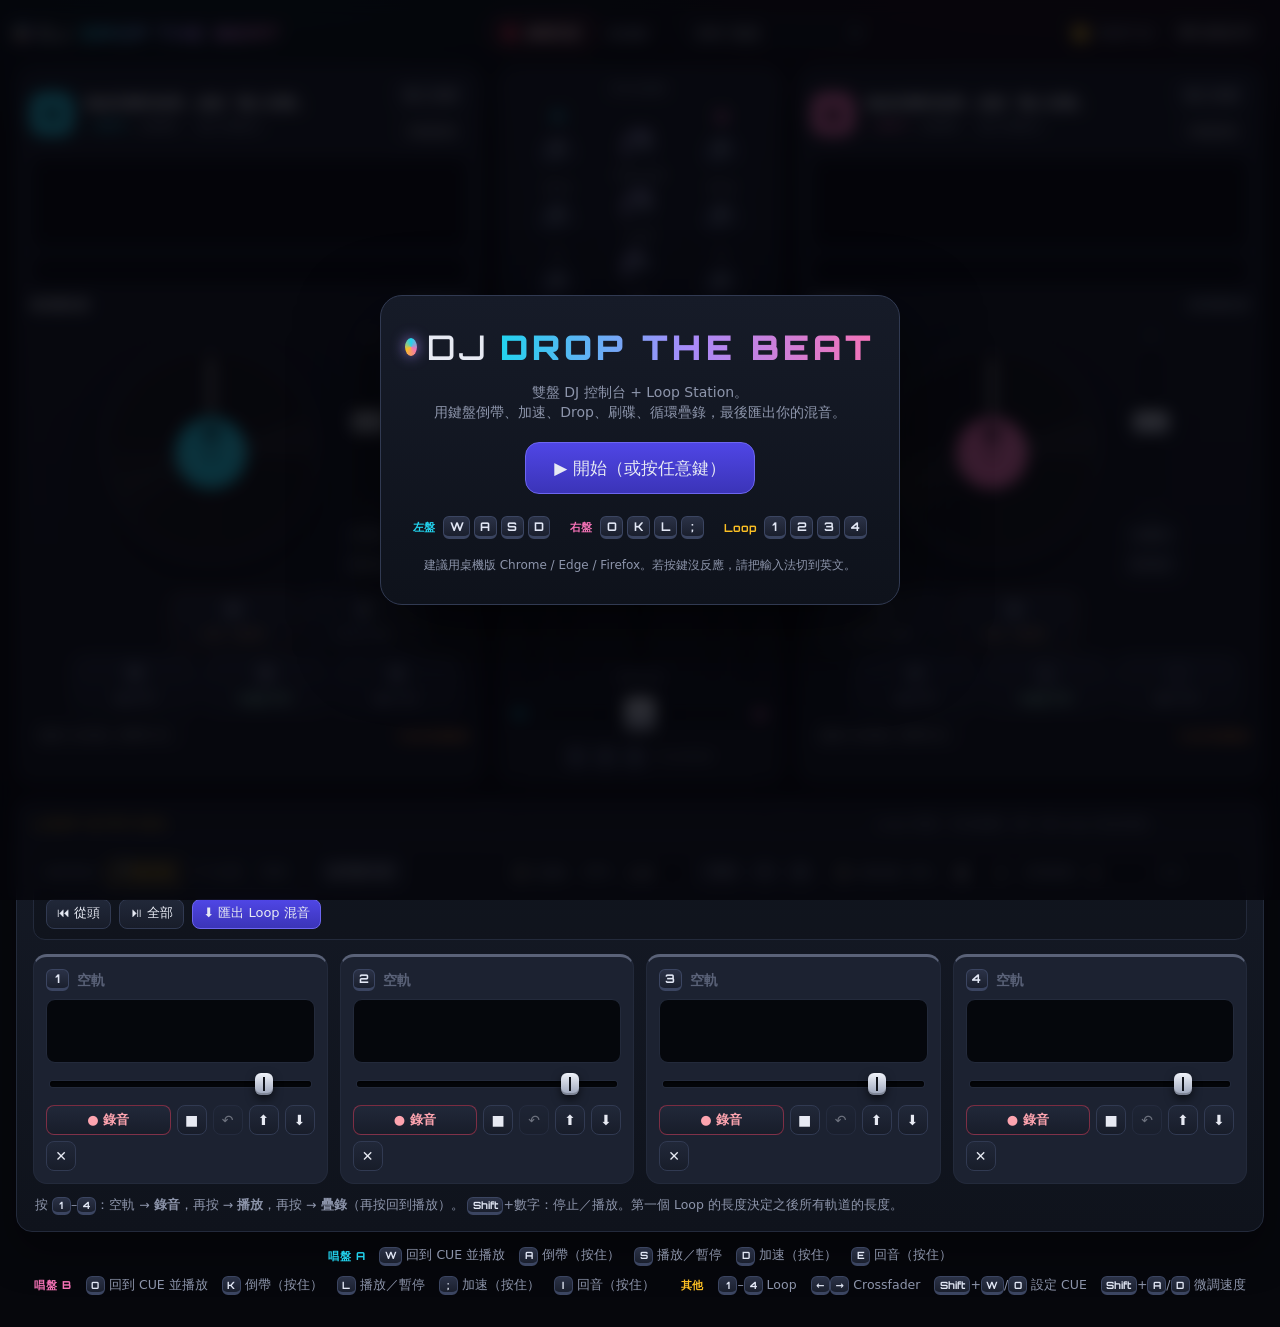
==== index.html @ 34378a8b "Add keyboard DJ console with loop station and mix export Two decks controlled from the keyboard (W/A" ====
<!doctype html>
<html lang="zh-Hant">
<head>
  <meta charset="utf-8">
  <meta name="viewport" content="width=device-width, initial-scale=1">
  <title>DJ Drop The Beat</title>
  <meta name="description" content="鍵盤操作的雙盤 DJ 控制台 + Loop Station：倒帶、加速、刷碟、循環錄音與疊錄，最後匯出你的混音。">
  <link rel="preconnect" href="https://fonts.googleapis.com">
  <link rel="preconnect" href="https://fonts.gstatic.com" crossorigin>
  <link rel="stylesheet" href="https://fonts.googleapis.com/css2?family=Orbitron:wght@500;700;900&display=swap">
  <link rel="stylesheet" href="css/style.css">
</head>
<body>
  <header class="topbar">
    <div class="brand"><span class="brand-dot"></span>DJ <b>DROP THE BEAT</b></div>
    <div class="rec-box">
      <button type="button" id="recBtn" class="rec-btn" title="錄下主輸出（唱盤 + Loop + 監聽中的麥克風）">
        <span class="rec-dot"></span><span class="rec-label">錄製混音</span>
      </button>
      <span id="recTime" class="rec-time">0:00</span>
      <select id="recFormat" title="匯出格式">
        <option value="wav">WAV 無損</option>
        <option value="compressed">壓縮（WebM / M4A）</option>
      </select>
    </div>
    <div class="top-actions">
      <label class="check" title="暫停時有黑膠煞車、播放時有啟動的轉速變化"><input type="checkbox" id="vinylMode" checked> 黑膠手感</label>
      <button type="button" id="helpBtn" class="btn small ghost">⌨ 鍵盤說明</button>
    </div>
  </header>

  <main class="console">
    <section class="deck" id="deckA" data-deck="0" aria-label="唱盤 A"></section>

    <section class="mixer" aria-label="混音台">
      <div class="panel-title">MIXER</div>
      <div class="mixer-strips">
        <div class="strip" data-deck="0">
          <div class="strip-name">A</div>
          <div class="strip-knobs"></div>
          <div class="strip-bottom"><div class="meter" id="vuA"></div><div class="ch-fader"></div></div>
        </div>
        <div class="mixer-center">
          <div id="mixerKnobs" class="mixer-knobs"></div>
          <div class="master-meter">
            <div class="meter tall" id="vuMaster"></div>
            <span>MASTER</span>
          </div>
        </div>
        <div class="strip" data-deck="1">
          <div class="strip-name">B</div>
          <div class="strip-knobs"></div>
          <div class="strip-bottom"><div class="ch-fader"></div><div class="meter" id="vuB"></div></div>
        </div>
      </div>
      <div class="xfader-row">
        <span class="xf-end a">A</span>
        <div id="xfader"></div>
        <span class="xf-end b">B</span>
      </div>
      <div class="xf-keys"><kbd data-key="ArrowLeft">←</kbd><kbd data-key="ArrowDown">↓</kbd><kbd data-key="ArrowRight">→</kbd><span>Crossfader</span></div>
    </section>

    <section class="deck" id="deckB" data-deck="1" aria-label="唱盤 B"></section>
  </main>

  <section class="looper" id="looper" aria-label="Loop Station">
    <div class="looper-head">
      <div class="panel-title loop">LOOP STATION</div>
      <div class="lp-info"><span id="lpLenInfo">Loop 長度：尚未錄製（第一個 Loop 決定長度）</span><span id="lpPosInfo"></span></div>
    </div>
    <div class="lp-controls">
      <div class="ctl">
        <span class="ctl-label">錄音來源</span>
        <div class="seg" id="lpSource">
          <button type="button" data-v="mic">🎤 麥克風</button>
          <button type="button" data-v="deck">🎚 DJ 盤</button>
          <button type="button" data-v="both">兩者</button>
        </div>
      </div>
      <div class="ctl">
        <button type="button" id="micBtn" class="btn small">啟用麥克風</button>
        <div class="meter h" id="micMeter" title="麥克風音量"></div>
        <label class="check" title="把麥克風送到喇叭與混音錄音（請戴耳機）"><input type="checkbox" id="micMonitor"> 監聽</label>
      </div>
      <div class="ctl">
        <span class="ctl-label">BPM</span>
        <input type="number" id="lpBpm" min="40" max="240" step="0.1" value="120">
        <button type="button" id="tapBtn" class="btn tiny" title="跟著節奏連點幾下">TAP</button>
        <button type="button" id="bpmFromA" class="btn tiny" title="使用唱盤 A 的 BPM">A</button>
        <button type="button" id="bpmFromB" class="btn tiny" title="使用唱盤 B 的 BPM">B</button>
      </div>
      <div class="ctl">
        <label class="check" title="節拍器只送到喇叭，不會被錄進去"><input type="checkbox" id="lpMetro"> 節拍器</label>
        <span class="ctl-label">量化</span>
        <select id="lpQuant" title="第一個 Loop 的長度要對齊到幾拍／幾小節">
          <option value="off">關</option>
          <option value="beat">拍</option>
          <option value="bar">小節</option>
        </select>
      </div>
      <div class="ctl" title="麥克風錄音時往前補償的時間（輸出＋輸入延遲），開啟麥克風後會自動估算">
        <span class="ctl-label">延遲補償</span>
        <input type="number" id="lpLatency" min="0" max="1000" step="1" value="0"><span class="unit">ms</span>
      </div>
      <div class="ctl">
        <button type="button" id="lpRestart" class="btn small" title="所有 Loop 從頭開始">⏮ 從頭</button>
        <button type="button" id="lpAll" class="btn small" title="全部停止／全部播放">⏯ 全部</button>
        <button type="button" id="lpExportMix" class="btn small primary" title="把正在播放的 Loop 混成一段無縫循環的 WAV">⬇ 匯出 Loop 混音</button>
      </div>
    </div>
    <div class="lp-tracks" id="lpTracks"></div>
    <p class="lp-hint">
      按 <kbd>1</kbd>–<kbd>4</kbd>：空軌 → <b>錄音</b>，再按 → <b>播放</b>，再按 → <b>疊錄</b>（再按回到播放）。
      <kbd>Shift</kbd>+數字：停止／播放。第一個 Loop 的長度決定之後所有軌道的長度。
    </p>
  </section>

  <section class="exports" id="exports" hidden aria-label="匯出結果">
    <div class="panel-title">匯出結果</div>
    <ul id="exportList"></ul>
  </section>

  <footer class="keymap" aria-label="鍵盤對照">
    <div class="km-group a">
      <b>唱盤 A</b>
      <span><kbd>W</kbd> 回到 CUE 並播放</span>
      <span><kbd>A</kbd> 倒帶（按住）</span>
      <span><kbd>S</kbd> 播放／暫停</span>
      <span><kbd>D</kbd> 加速（按住）</span>
      <span><kbd>E</kbd> 回音（按住）</span>
    </div>
    <div class="km-group b">
      <b>唱盤 B</b>
      <span><kbd>O</kbd> 回到 CUE 並播放</span>
      <span><kbd>K</kbd> 倒帶（按住）</span>
      <span><kbd>L</kbd> 播放／暫停</span>
      <span><kbd>;</kbd> 加速（按住）</span>
      <span><kbd>I</kbd> 回音（按住）</span>
    </div>
    <div class="km-group loop">
      <b>其他</b>
      <span><kbd>1</kbd>–<kbd>4</kbd> Loop</span>
      <span><kbd>←</kbd><kbd>→</kbd> Crossfader</span>
      <span><kbd>Shift</kbd>+<kbd>W</kbd>/<kbd>O</kbd> 設定 CUE</span>
      <span><kbd>Shift</kbd>+<kbd>A</kbd>/<kbd>D</kbd> 微調速度</span>
    </div>
  </footer>

  <div class="overlay" id="startOverlay">
    <div class="overlay-card">
      <div class="brand big"><span class="brand-dot"></span>DJ <b>DROP THE BEAT</b></div>
      <p>雙盤 DJ 控制台 + Loop Station。<br>用鍵盤倒帶、加速、Drop、刷碟、循環疊錄，最後匯出你的混音。</p>
      <button type="button" id="startBtn" class="btn primary big">▶ 開始（或按任意鍵）</button>
      <div class="overlay-keys">
        <div><b class="a">左盤</b> <kbd>W</kbd><kbd>A</kbd><kbd>S</kbd><kbd>D</kbd></div>
        <div><b class="b">右盤</b> <kbd>O</kbd><kbd>K</kbd><kbd>L</kbd><kbd>;</kbd></div>
        <div><b class="loop">Loop</b> <kbd>1</kbd><kbd>2</kbd><kbd>3</kbd><kbd>4</kbd></div>
      </div>
      <p class="hint">建議用桌機版 Chrome / Edge / Firefox。若按鍵沒反應，請把輸入法切到英文。</p>
      <p class="error" id="startError"></p>
    </div>
  </div>

  <dialog id="help" class="help">
    <div class="help-head">
      <h2>鍵盤說明</h2>
      <button type="button" id="helpClose" class="btn icon ghost" title="關閉">✕</button>
    </div>
    <div class="help-grid">
      <table>
        <caption class="a">唱盤 A（左手）</caption>
        <tr><td><kbd>W</kbd></td><td>DROP：跳回 CUE 點並立刻播放</td></tr>
        <tr><td><kbd>Shift</kbd>+<kbd>W</kbd></td><td>把目前位置設為 CUE 點</td></tr>
        <tr><td><kbd>A</kbd></td><td>倒帶（按住，放開回到原本狀態）</td></tr>
        <tr><td><kbd>S</kbd></td><td>播放 ／ 暫停</td></tr>
        <tr><td><kbd>D</kbd></td><td>加速（按住）</td></tr>
        <tr><td><kbd>E</kbd></td><td>回音甩尾（按住）</td></tr>
        <tr><td><kbd>Shift</kbd>+<kbd>A</kbd> / <kbd>D</kbd></td><td>暫時放慢／加快 4%（對拍用）</td></tr>
      </table>
      <table>
        <caption class="b">唱盤 B（右手）</caption>
        <tr><td><kbd>O</kbd></td><td>DROP：跳回 CUE 點並立刻播放</td></tr>
        <tr><td><kbd>Shift</kbd>+<kbd>O</kbd></td><td>把目前位置設為 CUE 點</td></tr>
        <tr><td><kbd>K</kbd></td><td>倒帶（按住）</td></tr>
        <tr><td><kbd>L</kbd></td><td>播放 ／ 暫停</td></tr>
        <tr><td><kbd>;</kbd></td><td>加速（按住）</td></tr>
        <tr><td><kbd>I</kbd></td><td>回音甩尾（按住）</td></tr>
        <tr><td><kbd>Shift</kbd>+<kbd>K</kbd> / <kbd>;</kbd></td><td>暫時放慢／加快 4%</td></tr>
      </table>
      <table>
        <caption class="loop">Loop Station 與混音</caption>
        <tr><td><kbd>1</kbd>–<kbd>4</kbd></td><td>空軌：開始錄音 → 播放 → 疊錄 → 播放…</td></tr>
        <tr><td><kbd>Shift</kbd>+<kbd>1</kbd>–<kbd>4</kbd></td><td>停止 ／ 繼續播放該軌</td></tr>
        <tr><td><kbd>←</kbd> <kbd>→</kbd></td><td>按住推動 Crossfader</td></tr>
        <tr><td><kbd>↓</kbd></td><td>Crossfader 置中</td></tr>
      </table>
      <table>
        <caption>滑鼠操作</caption>
        <tr><td>唱片</td><td>按住拖曳轉動 = 刷碟（Scratch）</td></tr>
        <tr><td>放大波形</td><td>左右拖曳 = 刷碟；總覽波形點一下 = 跳點</td></tr>
        <tr><td>旋鈕／推桿</td><td>拖曳或滾輪調整，雙擊歸位</td></tr>
        <tr><td>音檔</td><td>拖放到唱盤或 Loop 軌道即可匯入</td></tr>
      </table>
    </div>
  </dialog>

  <div id="toasts" class="toasts" aria-live="polite"></div>

  <script src="js/processors.js"></script>
  <script src="js/ui.js"></script>
  <script src="js/analysis.js"></script>
  <script src="js/demo.js"></script>
  <script src="js/deck.js"></script>
  <script src="js/looper.js"></script>
  <script src="js/app.js"></script>
</body>
</html>
---- css/style.css ----
:root {
  --bg: #06070c;
  --panel: #0f131c;
  --panel-2: #151a26;
  --panel-3: #1c2231;
  --line: #232a3b;
  --line-2: #313a52;
  --text: #e7eaf3;
  --muted: #8d95ab;
  --faint: #5a6278;
  --a: #22d3ee;
  --b: #f472b6;
  --loop: #fbbf24;
  --rec: #f43f5e;
  --ok: #34d399;
  --cue: #fb923c;
  --accent: #8b9cff;
  --accent-dim: rgba(139, 156, 255, 0.3);
  --radius: 16px;
  --font: system-ui, -apple-system, "Segoe UI", "Noto Sans TC", "PingFang TC", "Microsoft JhengHei", sans-serif;
  --display: "Orbitron", var(--font);
  color-scheme: dark;
}

* { box-sizing: border-box; }

html { background: var(--bg); }

body {
  margin: 0;
  min-height: 100vh;
  background:
    radial-gradient(900px 420px at 18% -120px, rgba(34, 211, 238, 0.10), transparent 70%),
    radial-gradient(900px 420px at 82% -120px, rgba(244, 114, 182, 0.10), transparent 70%),
    var(--bg);
  color: var(--text);
  font: 14px/1.45 var(--font);
  -webkit-font-smoothing: antialiased;
  padding: 0 16px 32px;
}

button, select, input { font: inherit; color: inherit; }

kbd {
  display: inline-grid;
  place-items: center;
  min-width: 1.9em;
  height: 1.9em;
  padding: 0 0.45em;
  border-radius: 6px;
  background: linear-gradient(#2b3247, #1a1f2d);
  border: 1px solid #3b4561;
  border-bottom-width: 3px;
  font: 700 12px/1 var(--display);
  color: #e3e8f6;
  transition: transform 0.05s, background 0.05s, box-shadow 0.05s;
}

kbd.is-down,
.is-down > kbd {
  transform: translateY(2px);
  border-bottom-width: 1px;
  background: var(--accent);
  border-color: var(--accent);
  color: #04060b;
  box-shadow: 0 0 16px var(--accent);
}

.btn {
  display: inline-flex;
  align-items: center;
  justify-content: center;
  gap: 6px;
  height: 36px;
  padding: 0 14px;
  border-radius: 10px;
  border: 1px solid var(--line-2);
  background: linear-gradient(180deg, #212839, #181d2a);
  color: var(--text);
  cursor: pointer;
  white-space: nowrap;
  transition: border-color 0.15s, background 0.15s, box-shadow 0.15s;
}
.btn:hover { border-color: #4a5576; }
.btn:active { transform: translateY(1px); }
.btn.small { height: 30px; padding: 0 10px; font-size: 13px; border-radius: 8px; }
.btn.tiny { height: 24px; padding: 0 8px; font-size: 11px; border-radius: 6px; font-family: var(--display); letter-spacing: 0.04em; }
.btn.icon { width: 30px; height: 30px; padding: 0; border-radius: 8px; font-size: 14px; }
.btn.big { height: 52px; padding: 0 28px; font-size: 17px; border-radius: 14px; }
.btn.ghost { background: transparent; }
.btn.primary { background: linear-gradient(180deg, #4f46e5, #3b34b8); border-color: #6d66f0; }
.btn.primary:hover { border-color: #a5a0ff; }
.btn.on { border-color: var(--ok); color: var(--ok); }
.btn:disabled { cursor: default; opacity: 0.9; }

.check { display: inline-flex; align-items: center; gap: 6px; color: var(--muted); cursor: pointer; white-space: nowrap; }
.check input { accent-color: var(--loop); width: 15px; height: 15px; }

select, input[type="number"] {
  height: 30px;
  border-radius: 8px;
  border: 1px solid var(--line-2);
  background: #0b0e16;
  padding: 0 8px;
}
input[type="number"] { width: 72px; }

.panel-title {
  font: 700 12px var(--display);
  letter-spacing: 0.22em;
  color: var(--muted);
}
.panel-title.loop { color: var(--loop); }

/* ---------------- 頂端列 ---------------- */

.topbar {
  display: flex;
  align-items: center;
  justify-content: space-between;
  gap: 16px;
  flex-wrap: wrap;
  max-width: 1560px;
  margin: 0 auto;
  padding: 14px 0;
}

.brand {
  display: flex;
  align-items: center;
  gap: 10px;
  font: 500 18px var(--display);
  letter-spacing: 0.12em;
  white-space: nowrap;
}
.brand b {
  font-weight: 900;
  background: linear-gradient(90deg, var(--a), #a78bfa, var(--b));
  -webkit-background-clip: text;
  background-clip: text;
  color: transparent;
}
.brand-dot {
  width: 12px;
  height: 12px;
  border-radius: 50%;
  background: conic-gradient(var(--a), var(--b), var(--loop), var(--a));
  box-shadow: 0 0 14px rgba(167, 139, 250, 0.8);
}
.brand.big { font-size: clamp(20px, 5vw, 34px); justify-content: center; }
.brand.big .brand-dot { width: 18px; height: 18px; }

.rec-box { display: flex; align-items: center; gap: 10px; }
.rec-btn {
  display: inline-flex;
  align-items: center;
  gap: 10px;
  height: 38px;
  padding: 0 16px;
  border-radius: 999px;
  border: 1px solid rgba(244, 63, 94, 0.5);
  background: rgba(244, 63, 94, 0.08);
  color: #fecdd3;
  cursor: pointer;
  font-weight: 600;
  white-space: nowrap;
}
.rec-dot { width: 12px; height: 12px; border-radius: 50%; background: var(--rec); box-shadow: 0 0 10px var(--rec); }
.recording .rec-btn { background: var(--rec); color: #fff; border-color: var(--rec); animation: recPulse 1s infinite; }
.recording .rec-dot { background: #fff; box-shadow: 0 0 10px #fff; }
.rec-time { font: 600 14px var(--display); color: var(--muted); min-width: 64px; }
.recording .rec-time { color: #fecdd3; }

@keyframes recPulse {
  50% { box-shadow: 0 0 22px rgba(244, 63, 94, 0.8); }
}

.top-actions { display: flex; align-items: center; gap: 14px; }

/* ---------------- 主控台 ---------------- */

.console {
  display: grid;
  grid-template-columns: minmax(0, 1fr) 286px minmax(0, 1fr);
  gap: 14px;
  max-width: 1560px;
  margin: 0 auto;
}

.deck,
.mixer,
.looper,
.exports {
  background: linear-gradient(180deg, var(--panel-2), var(--panel));
  border: 1px solid var(--line);
  border-radius: var(--radius);
  box-shadow: 0 20px 40px rgba(0, 0, 0, 0.35);
}

/* ---------------- 唱盤 ---------------- */

.deck {
  padding: 14px;
  display: flex;
  flex-direction: column;
  gap: 10px;
  min-width: 0;
  position: relative;
  transition: border-color 0.2s, box-shadow 0.2s;
}
.deck.playing { border-color: var(--accent); }
.deck.playing { border-color: color-mix(in srgb, var(--accent) 45%, var(--line)); box-shadow: 0 0 0 1px color-mix(in srgb, var(--accent) 20%, transparent), 0 20px 50px rgba(0, 0, 0, 0.4); }
.deck.drag { outline: 2px dashed var(--accent); outline-offset: -6px; }

.deck-head { display: flex; align-items: center; gap: 12px; min-width: 0; }
.deck-id {
  flex: none;
  width: 42px;
  height: 42px;
  border-radius: 12px;
  display: grid;
  place-items: center;
  font: 900 22px var(--display);
  color: #04060b;
  background: var(--accent);
  box-shadow: 0 0 18px var(--accent-dim);
}
.deck-info { flex: 1; min-width: 0; }
.track-name { font-weight: 600; white-space: nowrap; overflow: hidden; text-overflow: ellipsis; }
.track-meta { display: flex; gap: 10px; align-items: center; font: 600 11px var(--display); color: var(--muted); margin-top: 3px; letter-spacing: 0.04em; }
.track-meta .bpm { color: var(--accent); }
.state-pill { padding: 2px 7px; border-radius: 999px; border: 1px solid var(--line-2); font-size: 10px; }
.deck.playing .state-pill { border-color: var(--ok); color: var(--ok); }
.deck-load { display: flex; flex-direction: column; gap: 6px; flex: none; }

.wave { display: grid; gap: 6px; }
.wave canvas { display: block; width: 100%; border-radius: 10px; background: #05070c; border: 1px solid var(--line); touch-action: none; }
.wave-zoom { height: 92px; cursor: grab; }
.wave-zoom:active { cursor: grabbing; }
.wave-overview { height: 30px; cursor: pointer; }

.deck-time { display: flex; justify-content: space-between; align-items: center; font: 600 15px var(--display); position: relative; }
.deck-time .remain { color: var(--muted); }
.flash {
  font: 900 18px var(--display);
  color: var(--accent);
  text-shadow: 0 0 18px var(--accent);
  letter-spacing: 0.12em;
  opacity: 0;
}
.flash.go { animation: flash 0.9s ease-out; }
@keyframes flash {
  0% { opacity: 1; transform: scale(1.5); }
  60% { opacity: 1; transform: scale(1); }
  100% { opacity: 0; transform: scale(1); }
}

.deck-body { display: flex; align-items: center; justify-content: center; gap: 22px; padding: 4px 0; }

.platter {
  position: relative;
  width: min(220px, 100%);
  aspect-ratio: 1;
  border-radius: 50%;
  padding: 9px;
  background: radial-gradient(circle, #1d212c 0 66%, #11141c 67%);
  box-shadow: 0 14px 30px rgba(0, 0, 0, 0.55), inset 0 0 0 2px #2a3042;
  touch-action: none;
  cursor: grab;
  flex: none;
}
.platter:active { cursor: grabbing; }
.platter::after {
  /* 固定不動的反光 */
  content: "";
  position: absolute;
  inset: 9px;
  border-radius: 50%;
  background: conic-gradient(from 20deg, transparent 0 40deg, rgba(255, 255, 255, 0.07) 60deg, transparent 80deg 200deg, rgba(255, 255, 255, 0.05) 230deg, transparent 260deg);
  pointer-events: none;
}
.deck.playing .platter { box-shadow: 0 14px 30px rgba(0, 0, 0, 0.55), inset 0 0 0 2px var(--accent), 0 0 30px var(--accent-dim); }
.vinyl {
  position: relative;
  width: 100%;
  height: 100%;
  border-radius: 50%;
  background: repeating-radial-gradient(circle at 50% 50%, #0b0c10 0 1.5px, #17181e 1.5px 3px);
  will-change: transform;
}
.vinyl-label {
  position: absolute;
  inset: 32%;
  border-radius: 50%;
  display: grid;
  place-items: center;
  background: radial-gradient(circle, #05070b 0 6%, var(--accent) 7%);
  background: radial-gradient(circle, #05070b 0 6%, var(--accent) 7% 70%, color-mix(in srgb, var(--accent) 60%, #000) 71%);
  font: 900 20px var(--display);
  color: #04060b;
}
.vinyl-label span { transform: translateY(-80%); }
.vinyl-mark { position: absolute; left: 50%; top: 3%; width: 3px; height: 27%; background: rgba(255, 255, 255, 0.85); border-radius: 2px; transform: translateX(-50%); }

.tempo-col { display: flex; flex-direction: column; align-items: center; gap: 6px; flex: none; }
.tempo-end { font: 700 14px var(--display); color: var(--muted); line-height: 1; }
.tempo-fader { height: 150px; }

.keys-cluster { display: grid; gap: 6px; max-width: 420px; width: 100%; margin: 0 auto; }
.key-row { display: grid; grid-template-columns: repeat(13, minmax(0, 1fr)); gap: 6px; }
.pad {
  height: 58px;
  border-radius: 12px;
  border: 1px solid var(--line-2);
  background: linear-gradient(180deg, #1f2536, #151a26);
  display: flex;
  flex-direction: column;
  align-items: center;
  justify-content: center;
  gap: 5px;
  cursor: pointer;
  touch-action: none;
  min-width: 0;
  transition: border-color 0.1s, box-shadow 0.1s;
}
.pad span { font-size: 11px; color: var(--muted); white-space: nowrap; overflow: hidden; text-overflow: ellipsis; max-width: 100%; padding: 0 2px; }
.pad.is-down { border-color: var(--accent); box-shadow: inset 0 0 18px var(--accent-dim); }
.pad-cue { border-color: rgba(251, 146, 60, 0.45); }
.pad-cue span { color: #fdba74; }
.pad-play span { color: #a7f3d0; }
.deck.playing .pad-play { border-color: var(--ok); box-shadow: inset 0 0 16px rgba(52, 211, 153, 0.25); }
.deck.echo-on .pad-echo { border-color: #a78bfa; box-shadow: inset 0 0 18px rgba(167, 139, 250, 0.4); }

.deck-foot { display: flex; justify-content: space-between; align-items: center; gap: 8px; }
.cue-read { font: 600 11px var(--display); color: var(--cue); }

/* ---------------- 推桿 ---------------- */

.fader { position: relative; touch-action: none; cursor: pointer; --f: 0.5; --cap: 26px; flex: none; }
.fader-v { width: 40px; }
.fader-h { height: 40px; width: 100%; }
.fader-slot { position: absolute; background: #04060a; border-radius: 4px; box-shadow: inset 0 1px 3px #000, 0 0 0 1px var(--line); }
.fader-v .fader-slot { left: 50%; width: 6px; top: 4px; bottom: 4px; transform: translateX(-50%); }
.fader-h .fader-slot { top: 50%; height: 6px; left: 4px; right: 4px; transform: translateY(-50%); }
.fader-tick { position: absolute; background: var(--line-2); }
.fader-v .fader-tick { left: 6px; right: 6px; top: 50%; height: 1px; }
.fader-h .fader-tick { top: 6px; bottom: 6px; left: 50%; width: 1px; }
.fader-cap {
  position: absolute;
  border-radius: 6px;
  background: linear-gradient(180deg, #f0f3fa, #9aa3b9);
  box-shadow: 0 4px 10px rgba(0, 0, 0, 0.6), inset 0 -2px 0 rgba(0, 0, 0, 0.2);
}
.fader-cap::after { content: ""; position: absolute; background: #10131b; }
.fader-v .fader-cap { left: 50%; width: 36px; height: var(--cap); transform: translateX(-50%); top: calc((1 - var(--f)) * (100% - var(--cap))); }
.fader-v .fader-cap::after { left: 4px; right: 4px; top: 50%; height: 2px; transform: translateY(-50%); }
.fader-h .fader-cap { top: 50%; height: 34px; width: var(--cap); transform: translateY(-50%); left: calc(var(--f) * (100% - var(--cap))); }
.fader-h .fader-cap::after { top: 4px; bottom: 4px; left: 50%; width: 2px; transform: translateX(-50%); }
.fader.active .fader-cap { box-shadow: 0 0 0 2px var(--accent), 0 4px 10px rgba(0, 0, 0, 0.6); }

/* ---------------- 旋鈕 ---------------- */

.knob { display: flex; flex-direction: column; align-items: center; gap: 3px; --size: 42px; }
.knob-ring {
  width: var(--size);
  height: var(--size);
  border-radius: 50%;
  padding: 4px;
  cursor: ns-resize;
  touch-action: none;
  background:
    conic-gradient(from var(--a0, -135deg), var(--accent) 0 var(--a1, 0deg), transparent 0 360deg),
    conic-gradient(from -135deg, #283048 0 270deg, transparent 0 360deg);
}
.knob-dial {
  position: relative;
  width: 100%;
  height: 100%;
  border-radius: 50%;
  background: radial-gradient(circle at 35% 30%, #3c4762, #141926 72%);
  box-shadow: 0 3px 8px rgba(0, 0, 0, 0.6), inset 0 1px 0 rgba(255, 255, 255, 0.08);
}
.knob-dial i { position: absolute; left: 50%; top: 3px; width: 3px; height: 34%; background: #fff; border-radius: 2px; transform: translateX(-50%); }
.knob-label { font: 600 9.5px var(--display); color: var(--muted); letter-spacing: 0.08em; white-space: nowrap; }
.knob.show-value .knob-label { color: var(--accent); }

/* ---------------- 音量表 ---------------- */

.meter {
  --lv: 0;
  --pk: 0;
  position: relative;
  width: 10px;
  height: 150px;
  border-radius: 4px;
  overflow: hidden;
  background: #04060a;
  box-shadow: inset 0 0 0 1px var(--line);
  flex: none;
}
.meter-fill {
  position: absolute;
  inset: 0;
  background: linear-gradient(0deg, #22c55e 0 62%, #facc15 62% 86%, #ef4444 86%);
  transform-origin: bottom;
  transform: scaleY(var(--lv));
}
.meter-peak { position: absolute; left: 0; right: 0; height: 2px; background: #fff; bottom: calc(var(--pk) * 100% - 2px); opacity: 0.8; }
.meter.tall { height: 120px; width: 12px; }
.meter.h { width: 90px; height: 8px; }
.meter.h .meter-fill { background: linear-gradient(90deg, #22c55e 0 62%, #facc15 62% 86%, #ef4444 86%); transform-origin: left; transform: scaleX(var(--lv)); }
.meter.h .meter-peak { width: 2px; height: auto; top: 0; bottom: 0; left: calc(var(--pk) * 100% - 2px); }

/* ---------------- 混音台 ---------------- */

.mixer { padding: 14px 12px; display: flex; flex-direction: column; gap: 12px; }
.mixer .panel-title { text-align: center; }
.mixer-strips { display: grid; grid-template-columns: 1fr auto 1fr; gap: 8px; flex: 1; }
.strip { display: flex; flex-direction: column; align-items: center; gap: 10px; }
.strip-name { font: 900 14px var(--display); color: var(--accent); }
.strip-knobs { display: flex; flex-direction: column; gap: 9px; }
.strip-bottom { display: flex; gap: 8px; align-items: flex-end; margin-top: auto; }
.ch-fader { height: 150px; }
.mixer-center { display: flex; flex-direction: column; align-items: center; justify-content: space-between; gap: 10px; padding-top: 22px; }
.mixer-knobs { display: flex; flex-direction: column; gap: 9px; }
.mixer-knobs .knob { --size: 36px; --accent: #c4b5fd; }
.master-meter { display: flex; flex-direction: column; align-items: center; gap: 6px; font: 600 9px var(--display); color: var(--muted); letter-spacing: 0.1em; }
.xfader-row { display: flex; align-items: center; gap: 10px; padding: 0 4px; }
.xfader-row #xfader { --accent: #c4b5fd; flex: 1 1 auto; width: auto; min-width: 0; }
.xf-end { font: 900 13px var(--display); }
.xf-end.a { color: var(--a); }
.xf-end.b { color: var(--b); }
.xf-keys { display: flex; align-items: center; justify-content: center; gap: 6px; font-size: 11px; color: var(--muted); }
.xf-keys kbd { --accent: #c4b5fd; }
.xf-keys span { margin-left: 4px; }

/* ---------------- Loop Station ---------------- */

.looper { max-width: 1560px; margin: 14px auto 0; padding: 16px; --accent: var(--loop); }
.looper-head { display: flex; align-items: baseline; justify-content: space-between; gap: 12px; flex-wrap: wrap; }
.lp-info { display: flex; gap: 16px; font-size: 13px; color: var(--muted); }
#lpPosInfo { font: 600 13px var(--display); color: var(--loop); min-width: 72px; }
.lp-controls { display: flex; flex-wrap: wrap; gap: 10px 18px; align-items: center; margin: 12px 0 14px; padding: 10px 12px; background: rgba(0, 0, 0, 0.18); border: 1px solid var(--line); border-radius: 12px; }
.ctl { display: flex; align-items: center; gap: 8px; }
.ctl-label { font-size: 12px; color: var(--muted); white-space: nowrap; }
.unit { font-size: 12px; color: var(--muted); }
.seg { display: inline-flex; border: 1px solid var(--line-2); border-radius: 9px; overflow: hidden; }
.seg button { height: 30px; padding: 0 10px; border: 0; background: transparent; cursor: pointer; font-size: 13px; color: var(--muted); }
.seg button + button { border-left: 1px solid var(--line-2); }
.seg button.on { background: rgba(251, 191, 36, 0.16); color: var(--loop); }

.lp-tracks { display: grid; grid-template-columns: repeat(4, minmax(0, 1fr)); gap: 12px; }
.lp-track {
  --st: var(--faint);
  display: grid;
  gap: 8px;
  padding: 12px;
  border-radius: 14px;
  background: var(--panel-3);
  border: 1px solid var(--line);
  border-top: 3px solid var(--st);
  min-width: 0;
  transition: border-color 0.2s, box-shadow 0.2s;
}
.lp-track[data-state="countin"] { --st: var(--loop); }
.lp-track[data-state="first"],
.lp-track[data-state="rec"] { --st: var(--rec); box-shadow: 0 0 24px rgba(244, 63, 94, 0.18); }
.lp-track[data-state="play"] { --st: var(--ok); }
.lp-track[data-state="dub"] { --st: #fb7185; box-shadow: 0 0 24px rgba(251, 113, 133, 0.18); }
.lp-track[data-state="stop"] { --st: #64748b; }
.lp-track.drag { outline: 2px dashed var(--loop); outline-offset: -5px; }
.lp-top { display: flex; align-items: center; gap: 8px; }
.lp-state { font-weight: 700; color: var(--st); }
.lp-track[data-state="first"] .lp-state,
.lp-track[data-state="rec"] .lp-state,
.lp-track[data-state="dub"] .lp-state,
.lp-track[data-state="countin"] .lp-state { animation: blink 0.8s infinite; }
.lp-len { margin-left: auto; font: 600 11px var(--display); color: var(--muted); }
.lp-wave { display: block; width: 100%; height: 64px; border-radius: 9px; background: #05070c; border: 1px solid var(--line); }
.lp-vol { --accent: var(--loop); height: 26px; }
.lp-vol .fader-cap { height: 22px; }
.lp-btns { display: flex; gap: 6px; flex-wrap: wrap; }
.lp-main { flex: 1; min-width: 96px; font-weight: 700; }
.lp-track[data-state="empty"] .lp-main,
.lp-track[data-state="play"] .lp-main { color: #fda4af; border-color: rgba(244, 63, 94, 0.45); }
.lp-track[data-state="first"] .lp-main,
.lp-track[data-state="rec"] .lp-main,
.lp-track[data-state="dub"] .lp-main { background: var(--rec); border-color: var(--rec); color: #fff; }
.lp-track[data-state="stop"] .lp-main { color: var(--ok); border-color: rgba(52, 211, 153, 0.5); }
.lp-undo { opacity: 0.4; }
.lp-track.has-undo .lp-undo { opacity: 1; }
.lp-clear.confirm { width: auto; padding: 0 8px; background: var(--rec); border-color: var(--rec); color: #fff; font-size: 12px; }
.lp-hint { margin: 12px 2px 0; font-size: 12.5px; color: var(--muted); }
.lp-hint kbd { --accent: var(--loop); font-size: 10px; height: 1.8em; }

@keyframes blink {
  50% { opacity: 0.45; }
}

/* ---------------- 匯出結果 ---------------- */

.exports { max-width: 1560px; margin: 14px auto 0; padding: 16px; }
#exportList { list-style: none; margin: 12px 0 0; padding: 0; display: grid; gap: 8px; }
.export-item { display: flex; align-items: center; gap: 12px; padding: 10px 12px; border-radius: 12px; background: var(--panel-3); border: 1px solid var(--line); flex-wrap: wrap; }
.ex-info { flex: 1; min-width: 180px; }
.ex-name { font-weight: 600; word-break: break-all; }
.ex-meta { font-size: 12px; color: var(--muted); }
.export-item audio { height: 34px; max-width: 100%; }
.export-item a.btn { text-decoration: none; }

/* ---------------- 鍵盤對照 ---------------- */

.keymap {
  max-width: 1560px;
  margin: 14px auto 0;
  display: flex;
  flex-wrap: wrap;
  gap: 10px 26px;
  justify-content: center;
  font-size: 12.5px;
  color: var(--muted);
}
.km-group { display: flex; flex-wrap: wrap; align-items: center; gap: 6px 14px; }
.km-group b { font: 700 11px var(--display); letter-spacing: 0.08em; }
.km-group.a b, .km-group.a kbd { --accent: var(--a); }
.km-group.a b { color: var(--a); }
.km-group.b b, .km-group.b kbd { --accent: var(--b); }
.km-group.b b { color: var(--b); }
.km-group.loop b { color: var(--loop); }
.km-group kbd { font-size: 10px; }

/* ---------------- 開始畫面 ---------------- */

.overlay {
  position: fixed;
  inset: 0;
  z-index: 50;
  display: grid;
  place-items: center;
  padding: 16px;
  background: rgba(4, 5, 9, 0.78);
  backdrop-filter: blur(8px);
  -webkit-backdrop-filter: blur(8px);
  transition: opacity 0.35s;
}
.overlay.hidden { opacity: 0; pointer-events: none; }
.overlay-card {
  max-width: 520px;
  width: 100%;
  text-align: center;
  padding: 30px 24px;
  border-radius: 22px;
  background: linear-gradient(180deg, #161b28, #0e121b);
  border: 1px solid var(--line-2);
  box-shadow: 0 30px 80px rgba(0, 0, 0, 0.6);
}
.overlay-card p { color: var(--muted); margin: 14px 0 20px; }
.overlay-keys { display: flex; justify-content: center; flex-wrap: wrap; gap: 10px 20px; margin-top: 22px; }
.overlay-keys div { display: flex; align-items: center; gap: 4px; }
.overlay-keys b { font: 700 11px var(--display); margin-right: 4px; }
.overlay-keys .a { color: var(--a); }
.overlay-keys .b { color: var(--b); }
.overlay-keys .loop { color: var(--loop); }
.overlay-card .hint { font-size: 12px; margin: 18px 0 0; }
.overlay-card .error { color: #fda4af; margin: 8px 0 0; font-size: 13px; }
.overlay-card .error:empty { display: none; }

/* ---------------- 說明視窗 ---------------- */

.help {
  max-width: 980px;
  width: calc(100% - 32px);
  padding: 20px 22px 24px;
  border-radius: 18px;
  border: 1px solid var(--line-2);
  background: #10141e;
  color: var(--text);
}
.help::backdrop { background: rgba(0, 0, 0, 0.6); backdrop-filter: blur(4px); }
.help-head { display: flex; justify-content: space-between; align-items: center; }
.help h2 { margin: 0; font: 700 16px var(--display); letter-spacing: 0.1em; }
.help-grid { display: grid; grid-template-columns: repeat(auto-fit, minmax(280px, 1fr)); gap: 18px 26px; margin-top: 14px; }
.help table { border-collapse: collapse; width: 100%; font-size: 13px; }
.help caption { text-align: left; font: 700 12px var(--display); letter-spacing: 0.08em; padding-bottom: 6px; color: var(--muted); }
.help caption.a { color: var(--a); }
.help caption.b { color: var(--b); }
.help caption.loop { color: var(--loop); }
.help td { padding: 5px 0; border-top: 1px solid var(--line); vertical-align: middle; }
.help td:first-child { white-space: nowrap; padding-right: 12px; width: 1%; }
.help kbd { font-size: 10px; }

/* ---------------- 提示訊息 ---------------- */

.toasts { position: fixed; left: 50%; bottom: 20px; transform: translateX(-50%); display: grid; gap: 8px; z-index: 60; width: max-content; max-width: calc(100% - 32px); pointer-events: none; }
.toast {
  padding: 10px 16px;
  border-radius: 12px;
  background: #1b2130;
  border: 1px solid var(--line-2);
  box-shadow: 0 10px 30px rgba(0, 0, 0, 0.5);
  font-size: 13.5px;
  opacity: 0;
  transform: translateY(10px);
  transition: opacity 0.25s, transform 0.25s;
  text-align: center;
}
.toast.show { opacity: 1; transform: none; }
.toast.error { border-color: var(--rec); color: #fecdd3; }
.toast.ok { border-color: var(--ok); }

/* ---------------- 響應式 ---------------- */

@media (max-width: 1240px) {
  .console { grid-template-columns: minmax(0, 1fr) minmax(0, 1fr); }
  .mixer { grid-column: 1 / -1; grid-row: 2; }
  .mixer-strips { grid-template-columns: 1fr auto 1fr; }
  .strip { flex-direction: row; justify-content: center; align-items: flex-end; flex-wrap: wrap; }
  .strip-name { align-self: center; }
  .strip-knobs { flex-direction: row; flex-wrap: wrap; justify-content: center; }
  .strip-bottom { margin-top: 0; }
  .ch-fader, .meter:not(.tall):not(.h) { height: 110px; }
  .mixer-center { flex-direction: row; padding-top: 0; align-items: flex-end; }
  .mixer-knobs { flex-direction: row; flex-wrap: wrap; justify-content: center; }
  .xfader-row { max-width: 520px; width: 100%; margin: 0 auto; }
  .lp-tracks { grid-template-columns: repeat(2, minmax(0, 1fr)); }
}

@media (max-width: 900px) {
  .mixer-strips { grid-template-columns: 1fr; }
  .strip[data-deck="1"] { order: 2; }
  .mixer-center { order: 3; justify-content: center; }
}

@media (max-width: 760px) {
  body { padding: 0 12px 28px; }
  .console { grid-template-columns: minmax(0, 1fr); }
  .mixer { grid-row: auto; }
  #deckB { order: 3; }
  .deck-head { flex-wrap: wrap; }
  .deck-load { flex-direction: row; width: 100%; }
  .deck-load .btn { flex: 1; }
  .rec-box { flex-wrap: wrap; justify-content: center; }
  .platter { width: min(190px, 60vw); }
  .lp-tracks { grid-template-columns: minmax(0, 1fr); }
  .topbar { justify-content: center; }
  .keymap { display: none; }
}
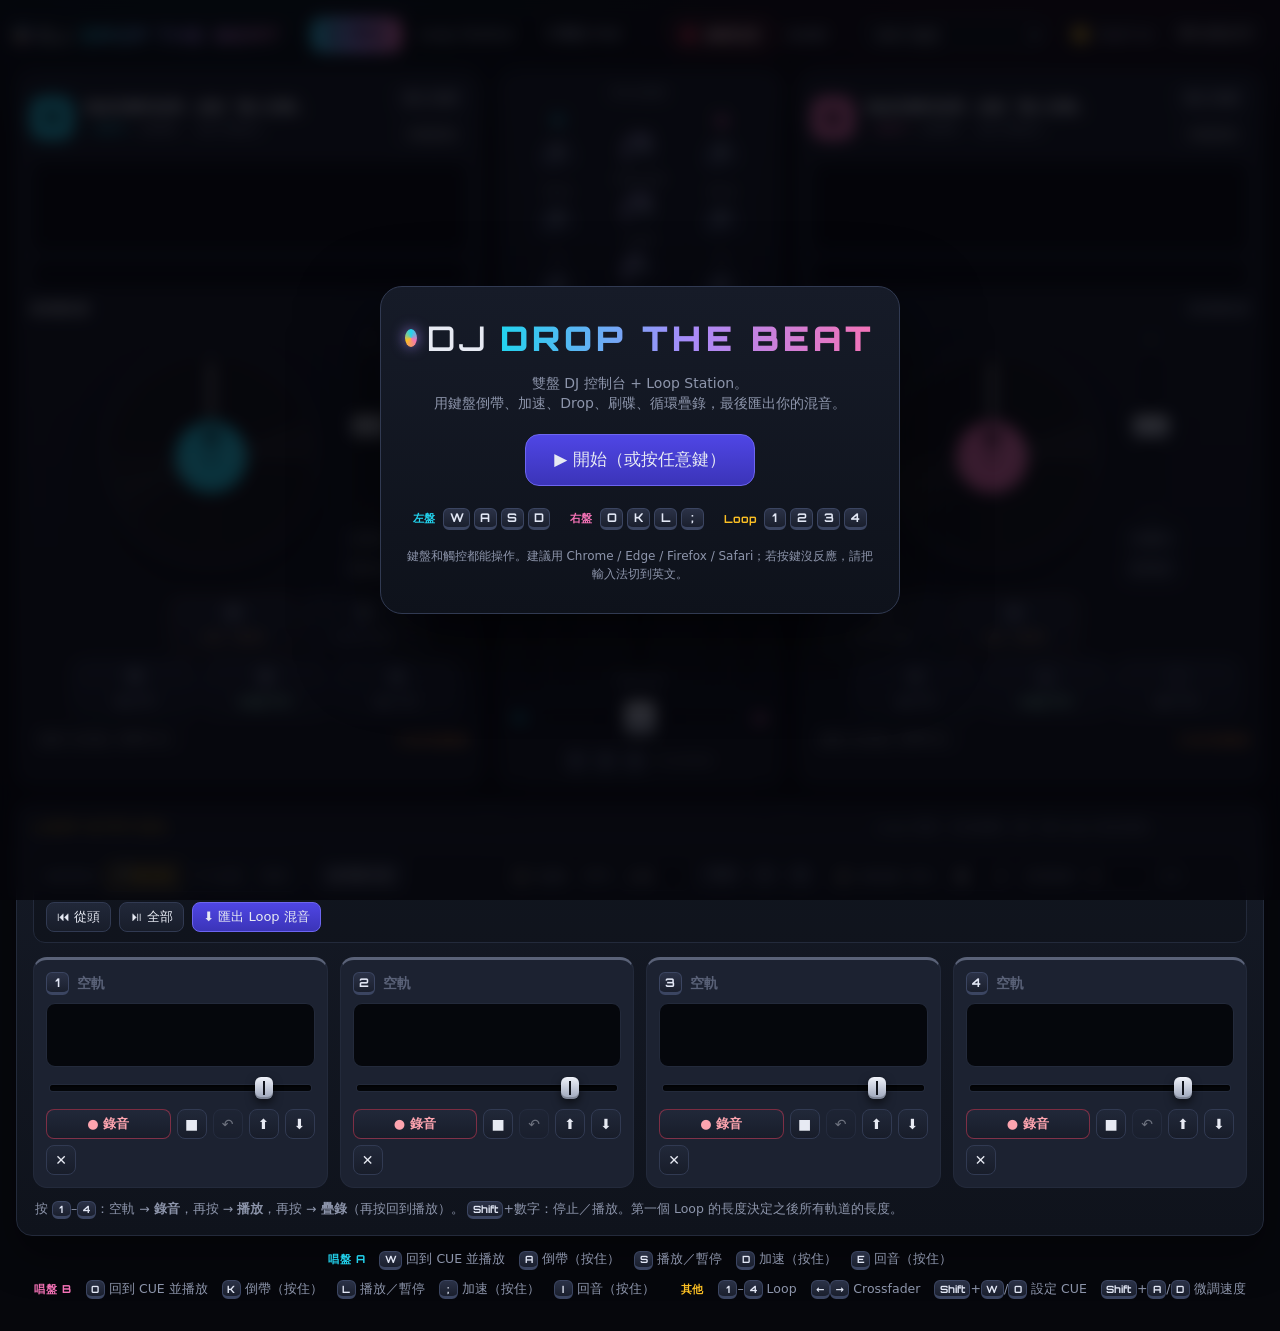
==== commit 73ed0cf7: "Split into DJ, Loop Station and 4x4 pad pages with touch support Add a page tab bar and split the ap" ====
--- a/index.html
+++ b/index.html
@@ -10,9 +10,14 @@
   <link rel="stylesheet" href="https://fonts.googleapis.com/css2?family=Orbitron:wght@500;700;900&display=swap">
   <link rel="stylesheet" href="css/style.css">
 </head>
-<body>
+<body data-export-prefix="dj-mix">
   <header class="topbar">
-    <div class="brand"><span class="brand-dot"></span>DJ <b>DROP THE BEAT</b></div>
+    <a class="brand" href="index.html"><span class="brand-dot"></span>DJ <b>DROP THE BEAT</b></a>
+    <nav class="tabs" aria-label="頁面">
+      <a class="tab" href="index.html" aria-current="page">DJ 控制台</a>
+      <a class="tab" href="loop.html">Loop Station</a>
+      <a class="tab" href="pads.html">打擊墊 PAD</a>
+    </nav>
     <div class="rec-box">
       <button type="button" id="recBtn" class="rec-btn" title="錄下主輸出（唱盤 + Loop + 監聽中的麥克風）">
         <span class="rec-dot"></span><span class="rec-label">錄製混音</span>
@@ -79,7 +84,7 @@
         </div>
       </div>
       <div class="ctl">
-        <button type="button" id="micBtn" class="btn small">啟用麥克風</button>
+        <button type="button" id="micBtn" class="btn small mic-btn">啟用麥克風</button>
         <div class="meter h" id="micMeter" title="麥克風音量"></div>
         <label class="check" title="把麥克風送到喇叭與混音錄音（請戴耳機）"><input type="checkbox" id="micMonitor"> 監聽</label>
       </div>
@@ -157,7 +162,7 @@
         <div><b class="b">右盤</b> <kbd>O</kbd><kbd>K</kbd><kbd>L</kbd><kbd>;</kbd></div>
         <div><b class="loop">Loop</b> <kbd>1</kbd><kbd>2</kbd><kbd>3</kbd><kbd>4</kbd></div>
       </div>
-      <p class="hint">建議用桌機版 Chrome / Edge / Firefox。若按鍵沒反應，請把輸入法切到英文。</p>
+      <p class="hint">鍵盤和觸控都能操作。建議用 Chrome / Edge / Firefox / Safari；若按鍵沒反應，請把輸入法切到英文。</p>
       <p class="error" id="startError"></p>
     </div>
   </div>
@@ -209,10 +214,12 @@
 
   <script src="js/processors.js"></script>
   <script src="js/ui.js"></script>
+  <script src="js/core.js"></script>
+  <script src="js/synth.js"></script>
   <script src="js/analysis.js"></script>
   <script src="js/demo.js"></script>
   <script src="js/deck.js"></script>
   <script src="js/looper.js"></script>
-  <script src="js/app.js"></script>
+  <script src="js/page-dj.js"></script>
 </body>
 </html>
--- a/css/style.css
+++ b/css/style.css
@@ -645,3 +645,71 @@
   .topbar { justify-content: center; }
   .keymap { display: none; }
 }
+
+/* ---------------- 頁面分頁 ---------------- */
+
+a.brand { color: var(--text); text-decoration: none; }
+.tabs {
+  display: inline-flex;
+  padding: 3px;
+  gap: 2px;
+  border-radius: 12px;
+  background: rgba(0, 0, 0, 0.3);
+  border: 1px solid var(--line);
+}
+.tab {
+  padding: 7px 14px;
+  border-radius: 9px;
+  color: var(--muted);
+  text-decoration: none;
+  font-size: 13.5px;
+  font-weight: 600;
+  white-space: nowrap;
+  transition: background 0.15s, color 0.15s;
+}
+.tab:hover { color: var(--text); background: rgba(255, 255, 255, 0.04); }
+.tab[aria-current="page"] { color: #04060b; background: linear-gradient(90deg, var(--a), #a78bfa, var(--b)); }
+.tab:focus-visible, .btn:focus-visible, .pad:focus-visible, .seg button:focus-visible { outline: 2px solid #c4b5fd; outline-offset: 2px; }
+
+/* ---------------- 觸控 ---------------- */
+
+button, .btn, .pad, .tab, kbd, .seg button, .knob, .fader, .platter {
+  touch-action: manipulation;
+  -webkit-tap-highlight-color: transparent;
+  -webkit-user-select: none;
+  user-select: none;
+  -webkit-touch-callout: none;
+}
+.pad, .knob-ring, .fader, .platter, .wave canvas { touch-action: none; }
+.btn.is-down { border-color: var(--accent); box-shadow: inset 0 0 14px var(--accent-dim); }
+.btn.confirm { background: var(--rec); border-color: var(--rec); color: #fff; }
+.km-group.pads b { color: #f472b6; }
+.km-group.pads kbd { --accent: #f472b6; }
+.help caption.pads { color: #f472b6; }
+
+/* ---------------- Loop Station 獨立頁 ---------------- */
+
+.page-loop .looper { margin-top: 0; }
+.lp-rack { display: flex; gap: 14px; align-items: stretch; margin: 12px 0 14px; }
+.lp-rack .lp-controls { flex: 1; margin: 0; }
+.lp-mixer { display: flex; align-items: flex-end; gap: 14px; padding: 10px 14px; background: rgba(0, 0, 0, 0.18); border: 1px solid var(--line); border-radius: 12px; }
+.lp-knobs { display: flex; gap: 12px; }
+.lp-knobs .knob { --size: 40px; }
+.page-loop .meter.tall { height: 70px; }
+.page-loop .lp-tracks { grid-template-columns: repeat(3, minmax(0, 1fr)); }
+.page-loop .lp-wave { height: 86px; }
+.page-loop .lp-main { height: 64px; font-size: 18px; border-radius: 14px; flex-basis: 100%; }
+.page-loop .lp-btns .btn.icon { flex: 1; height: 38px; }
+.page-loop .lp-top kbd { font-size: 14px; }
+
+@media (max-width: 1100px) {
+  .lp-rack { flex-direction: column; }
+  .lp-mixer { justify-content: center; }
+  .page-loop .lp-tracks { grid-template-columns: repeat(2, minmax(0, 1fr)); }
+}
+@media (max-width: 760px) {
+  .tabs { order: 3; width: 100%; justify-content: center; }
+  .tab { flex: 1; text-align: center; padding: 8px 6px; font-size: 13px; }
+  .page-loop .lp-tracks { grid-template-columns: minmax(0, 1fr); }
+  .lp-knobs { flex-wrap: wrap; justify-content: center; }
+}
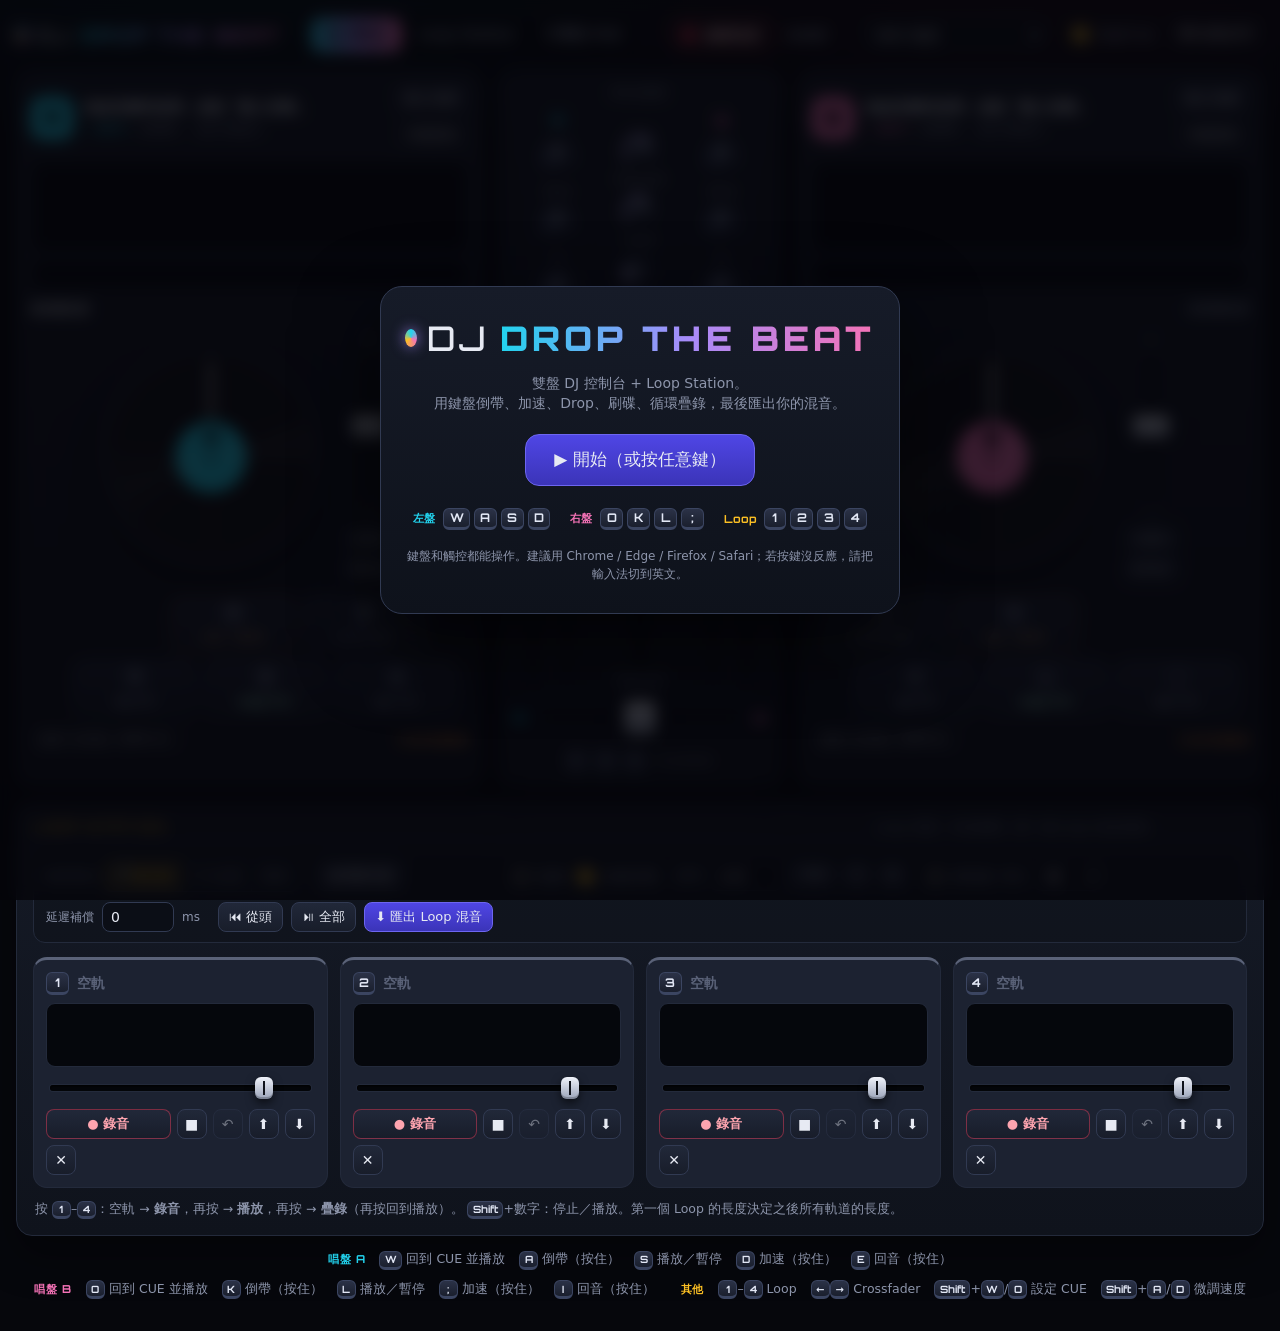
==== commit 7f8623a1: "Make Loop Station recordings louder by default Mic loops were stored at the raw microphone level (au" ====
--- a/index.html
+++ b/index.html
@@ -87,6 +87,7 @@
         <button type="button" id="micBtn" class="btn small mic-btn">啟用麥克風</button>
         <div class="meter h" id="micMeter" title="麥克風音量"></div>
         <label class="check" title="把麥克風送到喇叭與混音錄音（請戴耳機）"><input type="checkbox" id="micMonitor"> 監聽</label>
+        <label class="check" title="新錄的 Loop 自動放大到適當音量（之後的疊錄用同一個倍數）"><input type="checkbox" id="lpAutoGain" checked> 自動音量</label>
       </div>
       <div class="ctl">
         <span class="ctl-label">BPM</span>
